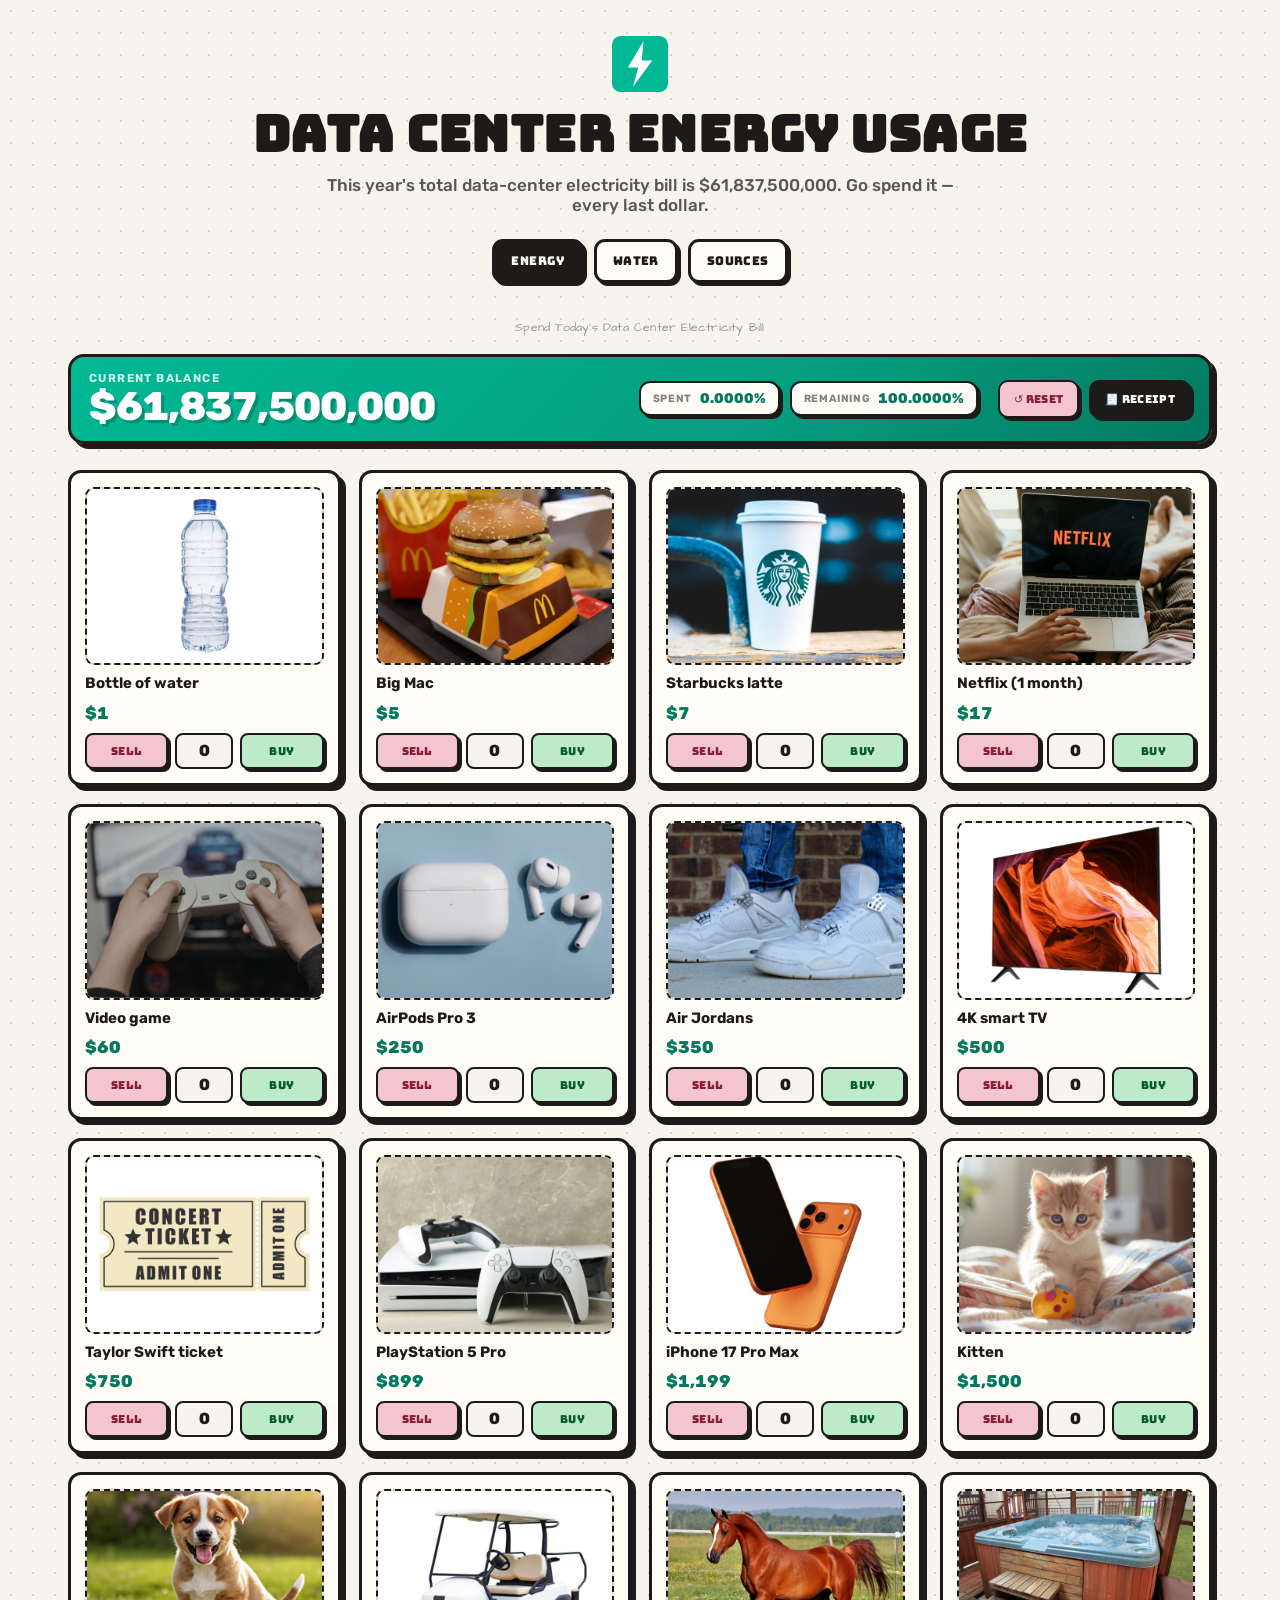
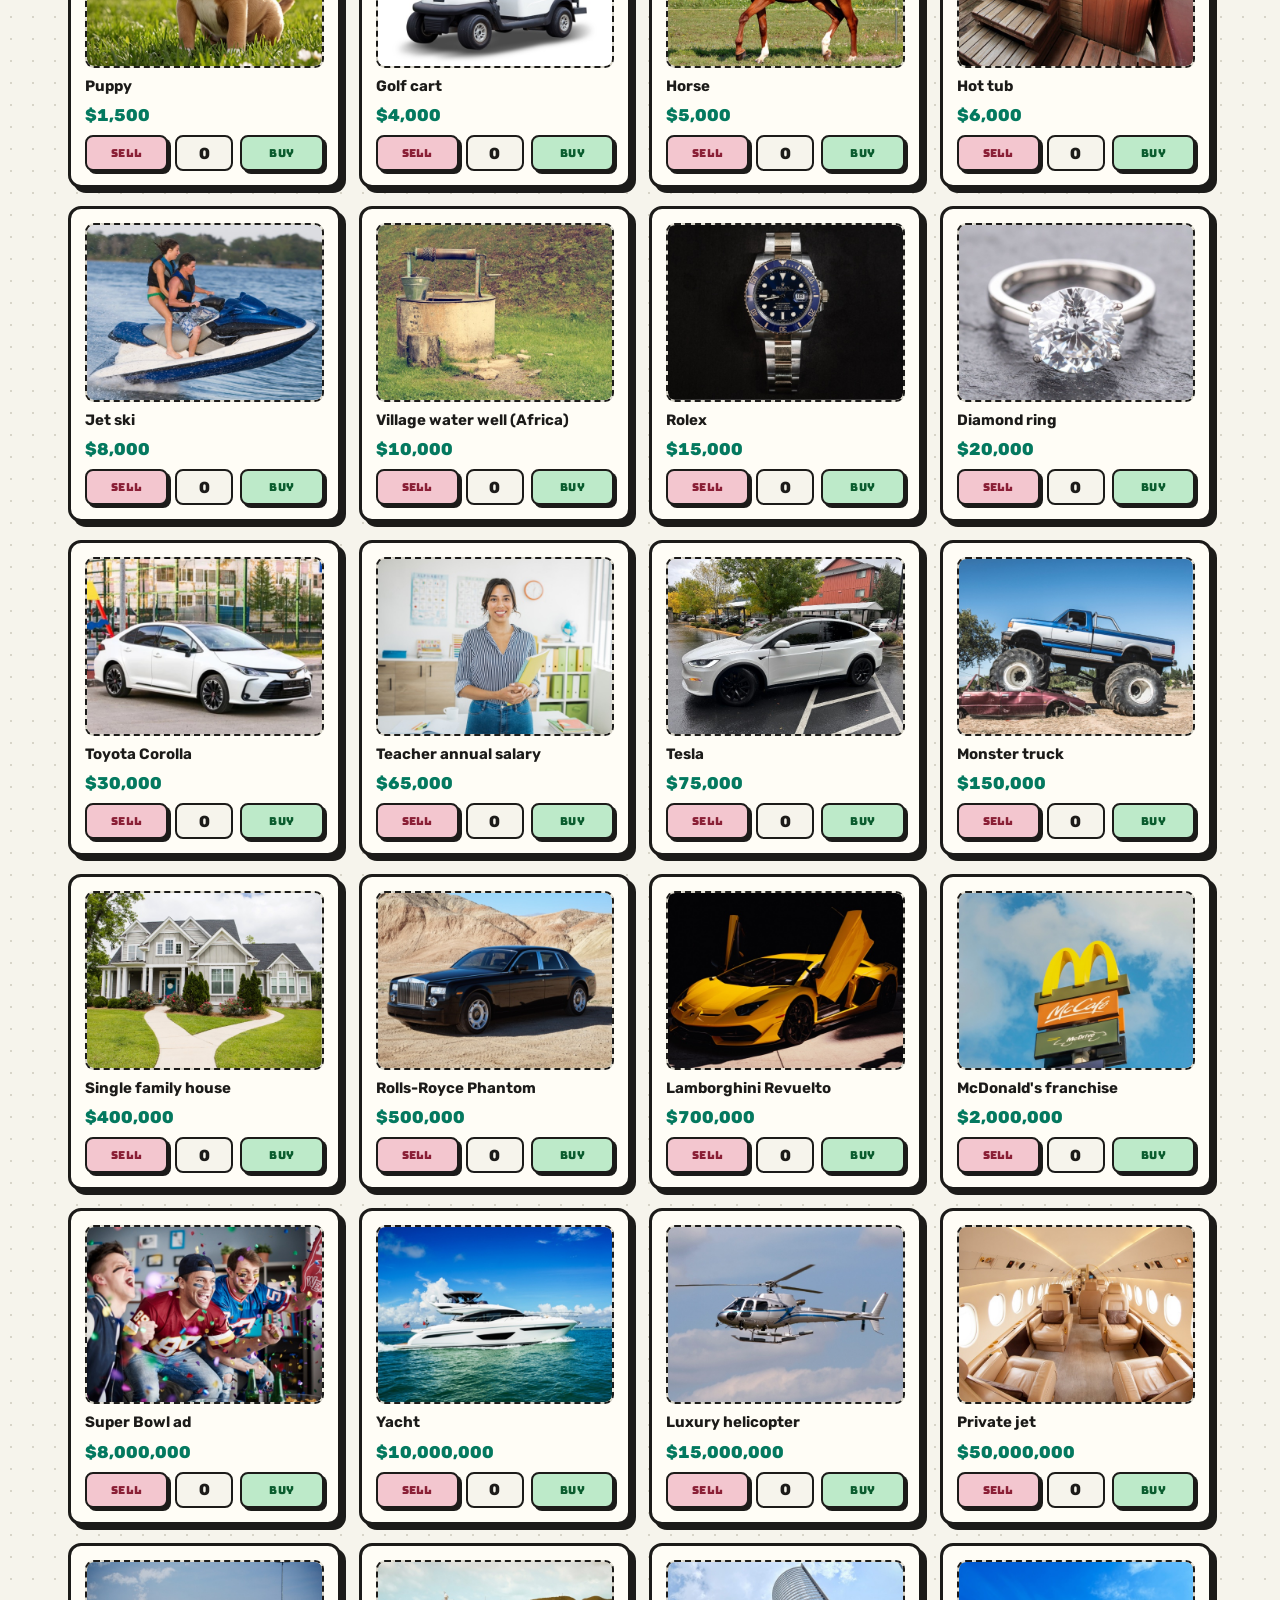
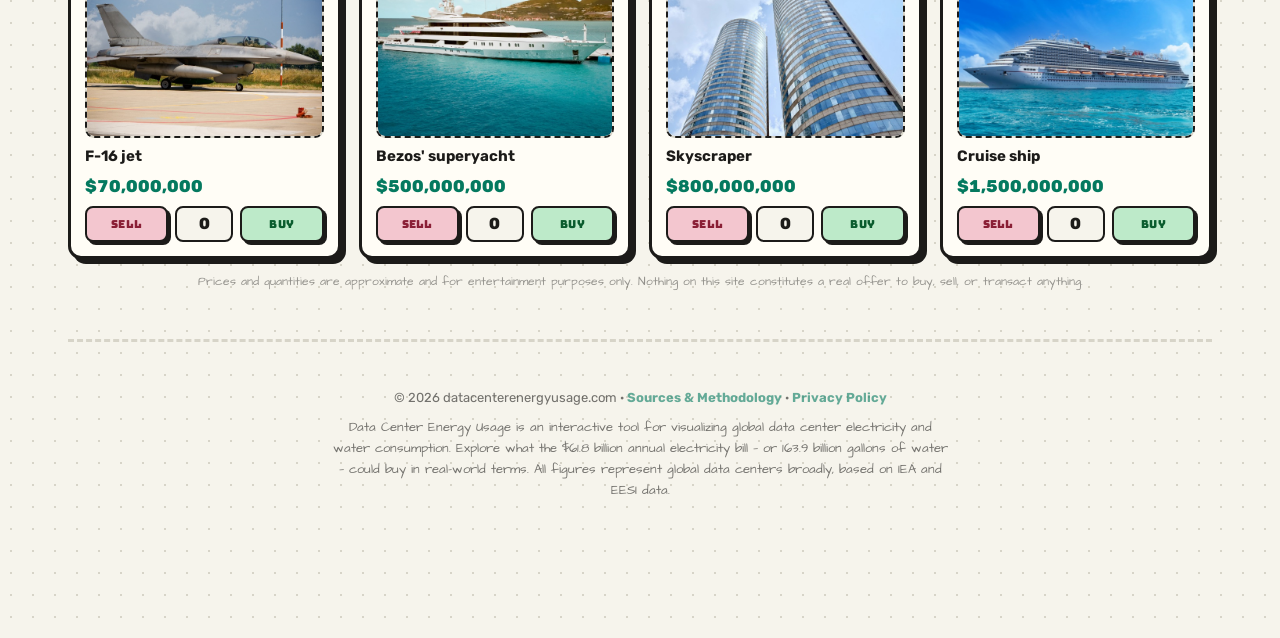
==== index.html @ 09ac02ff "Launch datacenterenergyusage.com Interactive tool visualizing global data center electricity and wat" ====
<!DOCTYPE html>
<html lang="en">
<head>
  <meta charset="UTF-8">
  <meta name="viewport" content="width=device-width, initial-scale=1.0">

  <!-- Favicon -->
  <link rel="icon" type="image/svg+xml" href="favicon.svg">

  <!-- Primary SEO -->
  <title>Data Center Energy Usage — How Much Electricity Do Data Centers Use?</title>
  <meta name="description" content="AI data centers burn $169 million in electricity every single day. See what that money could actually buy — from Big Macs to cruise ships. Spend it yourself.">
  <link rel="canonical" href="https://www.datacenterenergyusage.com/">

  <!-- Open Graph -->
  <meta property="og:type"        content="website">
  <meta property="og:url"         content="https://www.datacenterenergyusage.com/">
  <meta property="og:title"       content="Data Center Energy Usage — How Much Electricity Do Data Centers Use?">
  <meta property="og:description" content="Data centers spend $169 million per day on electricity globally. See what that money could buy instead.">
  <meta property="og:image"       content="https://www.datacenterenergyusage.com/images/og-image.jpg">
  <meta property="og:image:width" content="1730">
  <meta property="og:image:height" content="909">
  <meta property="og:site_name"   content="Data Center Energy Usage">
  <meta property="og:locale"      content="en_US">

  <!-- Twitter Card -->
  <meta name="twitter:card"        content="summary_large_image">
  <meta name="twitter:title"       content="Data Center Energy Usage — How Much Electricity Do Data Centers Use?">
  <meta name="twitter:description" content="Data centers spend $169 million per day on electricity globally. See what that money could buy instead.">
  <meta name="twitter:image"       content="https://www.datacenterenergyusage.com/images/og-image.jpg">

  <!-- Structured Data: WebApplication + Dataset -->
  <script type="application/ld+json">
  {
    "@context": "https://schema.org",
    "@graph": [
      {
        "@type": "WebApplication",
        "@id": "https://www.datacenterenergyusage.com/#webapp",
        "name": "Data Center Energy Usage",
        "description": "Interactive visualization of global data center electricity and water consumption. Explore what the $61.8 billion annual electricity bill could buy in real-world terms.",
        "url": "https://www.datacenterenergyusage.com",
        "applicationCategory": "DataVisualization",
        "operatingSystem": "Any",
        "browserRequirements": "Requires JavaScript",
        "offers": {
          "@type": "Offer",
          "price": "0",
          "priceCurrency": "USD"
        },
        "creator": {
          "@type": "WebSite",
          "name": "Data Center Energy Usage",
          "url": "https://www.datacenterenergyusage.com"
        }
      },
      {
        "@type": "Dataset",
        "@id": "https://www.datacenterenergyusage.com/#dataset",
        "name": "Global Data Center Energy & Water Consumption 2025",
        "description": "Global data center electricity consumption (485 TWh, IEA 2025) and water usage (163.9 billion gallons/year, EESI) with derived cost calculations at US commercial electricity rates.",
        "url": "https://www.datacenterenergyusage.com",
        "creator": {
          "@type": "WebSite",
          "name": "Data Center Energy Usage",
          "url": "https://www.datacenterenergyusage.com"
        },
        "temporalCoverage": "2025",
        "spatialCoverage": "Global",
        "license": "https://creativecommons.org/licenses/by/4.0/",
        "citation": [
          "https://www.iea.org/reports/key-questions-on-energy-and-ai/executive-summary",
          "https://www.eesi.org/articles/view/data-centers-and-water-consumption",
          "https://www.eia.gov/electricity/sales_revenue_price/pdf/table_4.pdf"
        ]
      }
    ]
  }
  </script>

  <!-- Google Analytics -->
  <script async src="https://www.googletagmanager.com/gtag/js?id=G-7Q77RVQBCE"></script>
  <script>
    window.dataLayer = window.dataLayer || [];
    function gtag(){dataLayer.push(arguments);}
    gtag('js', new Date());
    gtag('config', 'G-7Q77RVQBCE');
  </script>

  <!-- Google Fonts -->
  <link rel="preconnect" href="https://fonts.googleapis.com">
  <link rel="preconnect" href="https://fonts.gstatic.com" crossorigin>
  <link rel="stylesheet" href="https://fonts.googleapis.com/css2?family=Architects+Daughter&family=Bungee&family=Rubik:ital,wght@0,400;0,500;0,600;0,700;0,800;1,500&display=swap">

  <link rel="stylesheet" href="css/styles.css">
</head>
<body>

  <noscript>
    <div style="position:fixed;inset:0;display:flex;align-items:center;justify-content:center;background:#f6f4ec;font-family:system-ui,sans-serif;text-align:center;padding:24px;">
      <p style="font-size:16px;color:#1c1b19;max-width:400px;">
        This interactive tool requires JavaScript to run.<br>
        Please enable JavaScript in your browser settings.
      </p>
    </div>
  </noscript>

  <!--
    All interactive content (tabs, cards, receipt, balance bar) is
    injected into #site by js/main.js. All three tab panels are built
    on page load and toggled with CSS — content stays in the DOM for
    search engine crawlers.
  -->
  <div id="site"></div>

  <script defer src="js/main.js"></script>
</body>
</html>
---- css/styles.css ----
/* =====================================================
   Data Center Energy Usage — styles.css
   Fonts loaded via Google Fonts in index.html
   ===================================================== */

:root {
  --ink: #1c1b19;
  --paper: #f6f4ec;
  --card: #fffdf6;
  --grey: #d7d4c8;
  --grey2: #e9e6db;
  --green: #00b894;
  --green2: #069f80;
  --green-dk: #04795f;
  --buy: #bdeac9;
  --buy-ink: #0a5c2e;
  --sell: #f3c6cf;
  --sell-ink: #8a1f36;
  --note: #fff2b8;
  --shadow: 5px 5px 0 var(--ink);
  --shadow-sm: 3px 3px 0 var(--ink);
}

* { box-sizing: border-box; }
html, body { margin: 0; padding: 0; }
body {
  font-family: 'Rubik', system-ui, sans-serif;
  color: var(--ink);
  background: var(--paper);
  background-image: radial-gradient(var(--grey) 1.2px, transparent 1.2px);
  background-size: 22px 22px;
  -webkit-font-smoothing: antialiased;
}
a { color: inherit; }
#site { max-width: 1180px; margin: 0 auto; padding: 0 18px 90px; }

/* ---------- Tab panel visibility ---------- */
.tab-panel { display: none; }
.tab-panel--active { display: block; }

/* ---------- Masthead ---------- */
.masthead { text-align: center; padding: 36px 10px 18px; }
.masthead-logo { display: block; margin: 0 auto 16px; width: 56px; height: 56px; }
.masthead .title {
  font-family: 'Bungee', cursive;
  font-size: clamp(26px, 5.2vw, 50px);
  margin: 0;
  letter-spacing: .5px;
  line-height: 1.05;
  text-wrap: balance;
}
.masthead .subhead {
  margin: 14px auto 0;
  max-width: 660px;
  font-size: clamp(14px, 1.8vw, 17px);
  font-weight: 500;
  opacity: .72;
  text-wrap: pretty;
}
.masthead .cattabs { margin-top: 24px; }

/* ---------- Tab section heading ---------- */
.tab-section-heading {
  font-family: 'Architects Daughter', cursive;
  font-size: 12px;
  text-align: center;
  opacity: 0.45;
  margin: 18px 0 -4px;
  letter-spacing: 0.2px;
  font-weight: 400;
}

/* ---------- Tabs ---------- */
.cattabs { display: flex; gap: 10px; flex-wrap: wrap; justify-content: center; }
.cattab {
  font-family: 'Bungee', cursive;
  font-size: 12px;
  letter-spacing: .4px;
  background: var(--card);
  border: 3px solid var(--ink);
  border-radius: 11px;
  padding: 11px 16px;
  cursor: pointer;
  color: var(--ink);
  box-shadow: var(--shadow-sm);
  transition: transform .08s;
}
.cattab:active { transform: translate(2px, 2px); box-shadow: 1px 1px 0 var(--ink); }
.cattab[aria-selected="true"] { background: var(--ink); color: var(--card); }

/* ---------- Sticky green status bar ---------- */
.balancebar {
  position: sticky;
  top: 10px;
  z-index: 40;
  margin-top: 22px;
  background: linear-gradient(135deg, var(--green) 0%, var(--green2) 60%, var(--green-dk) 100%);
  border: 3px solid var(--ink);
  border-radius: 16px;
  box-shadow: var(--shadow);
  color: #fff;
  padding: 14px 18px;
  display: flex;
  align-items: center;
  gap: 14px 20px;
  flex-wrap: wrap;
  overflow: hidden;
}
.bb-left { display: flex; flex-direction: column; gap: 2px; flex: 1 1 220px; min-width: 0; }
.bb-label {
  font-family: 'Rubik';
  font-weight: 700;
  text-transform: uppercase;
  letter-spacing: 1.4px;
  font-size: 11.5px;
  opacity: .82;
}
.bb-num {
  font-family: 'Rubik';
  font-weight: 800;
  font-variant-numeric: tabular-nums;
  font-size: clamp(24px, 4.4vw, 40px);
  line-height: 1;
  letter-spacing: -1px;
  text-shadow: 3px 3px 0 rgba(0,0,0,.2);
}
.bb-num.over { color: var(--note); }
.bb-mid { display: flex; gap: 10px; flex-wrap: wrap; }
.stat-pill {
  display: flex;
  align-items: center;
  gap: 8px;
  background: var(--card);
  border: 2.5px solid var(--ink);
  border-radius: 11px;
  padding: 7px 12px;
  box-shadow: var(--shadow-sm);
}
.stat-pill span {
  font-family: 'Rubik';
  font-weight: 700;
  text-transform: uppercase;
  letter-spacing: .6px;
  font-size: 10.5px;
  color: var(--ink);
  opacity: .55;
}
.stat-pill b {
  font-family: 'Rubik';
  font-weight: 800;
  font-variant-numeric: tabular-nums;
  font-size: 14px;
  color: var(--green-dk);
}
.bb-right { display: flex; gap: 10px; margin-left: auto; }
.btn-reset, .btn-receipt {
  font-family: 'Bungee', cursive;
  font-size: 11px;
  letter-spacing: .3px;
  border: 2.5px solid var(--ink);
  border-radius: 10px;
  cursor: pointer;
  padding: 10px 14px;
  box-shadow: var(--shadow-sm);
  transition: transform .07s;
  display: inline-flex;
  align-items: center;
  gap: 6px;
}
.btn-reset { background: var(--sell); color: var(--sell-ink); }
.btn-receipt { background: var(--ink); color: var(--card); }
.btn-reset:active, .btn-receipt:active { transform: translate(2px, 2px); box-shadow: 1px 1px 0 var(--ink); }

/* ---------- Card grid ---------- */
.grid { display: grid; grid-template-columns: repeat(auto-fill, minmax(218px, 1fr)); gap: 18px; margin-top: 26px; }
.card {
  background: var(--card);
  border: 3px solid var(--ink);
  border-radius: 13px;
  box-shadow: var(--shadow);
  padding: 14px;
  display: flex;
  flex-direction: column;
  gap: 10px;
}
.card.owned { outline: 3px solid var(--green); outline-offset: -3px; }
.ph {
  aspect-ratio: 4/3;
  border: 2.5px dashed var(--ink);
  border-radius: 9px;
  background: repeating-linear-gradient(45deg, var(--grey2) 0 11px, var(--grey) 11px 22px);
  display: grid;
  place-items: center;
  position: relative;
  overflow: hidden;
}
.ph span {
  font-family: 'Rubik';
  font-weight: 700;
  font-size: 10.5px;
  letter-spacing: .6px;
  background: var(--card);
  border: 2px solid var(--ink);
  border-radius: 6px;
  padding: 4px 8px;
  max-width: 88%;
  text-align: center;
  line-height: 1.2;
  text-transform: uppercase;
  position: relative;
  z-index: 1;
}
.ph::before {
  content: "IMG";
  position: absolute;
  top: 6px;
  left: 8px;
  font-family: 'Architects Daughter', cursive;
  font-size: 11px;
  opacity: .55;
}
.ph img {
  position: absolute;
  inset: 0;
  width: 100%;
  height: 100%;
  object-fit: cover;
  border-radius: 7px;
  z-index: 2;
}
.card-name { font-weight: 700; font-size: 15px; line-height: 1.15; }
.card-price {
  font-family: 'Rubik';
  font-weight: 800;
  font-size: 17px;
  color: var(--green-dk);
  font-variant-numeric: tabular-nums;
}
.card.unit-gal .card-price { color: var(--ink); }
.card-desc { margin: 0; font-size: 12px; line-height: 1.4; opacity: .62; text-wrap: pretty; }
.buysell { display: flex; align-items: stretch; gap: 7px; margin-top: auto; }
.buysell button {
  font-family: 'Bungee', cursive;
  font-size: 11px;
  letter-spacing: .3px;
  border: 2.5px solid var(--ink);
  border-radius: 8px;
  cursor: pointer;
  padding: 9px 0;
  flex: 1;
  box-shadow: var(--shadow-sm);
  transition: transform .07s;
}
.buysell button:active { transform: translate(2px, 2px); box-shadow: 1px 1px 0 var(--ink); }
.buysell .buy { background: var(--buy); color: var(--buy-ink); }
.buysell .sell { background: var(--sell); color: var(--sell-ink); }
.buysell .qty {
  width: 58px;
  flex: 0 0 58px;
  text-align: center;
  font-family: 'Rubik';
  font-weight: 800;
  font-size: 16px;
  border: 2.5px solid var(--ink);
  border-radius: 8px;
  background: var(--paper);
  font-variant-numeric: tabular-nums;
  color: var(--ink);
  -moz-appearance: textfield;
}
.buysell .qty::-webkit-outer-spin-button,
.buysell .qty::-webkit-inner-spin-button { -webkit-appearance: none; margin: 0; }

/* ---------- Receipt (inside modal) ---------- */
.receipt { background: var(--card); }
.receipt h3 {
  font-family: 'Bungee', cursive;
  font-size: 14px;
  letter-spacing: .4px;
  margin: 0 0 4px;
  display: flex;
  align-items: center;
  gap: 8px;
  line-height: 1.2;
}
.receipt .rsub { font-family: 'Architects Daughter', cursive; font-size: 13px; opacity: .6; margin: 0 0 14px; }
.rrows { display: flex; flex-direction: column; gap: 7px; min-height: 34px; }
.rrow { display: flex; justify-content: space-between; gap: 10px; font-size: 14px; align-items: center; }
.rrow-img { width: 36px; height: 36px; object-fit: cover; border-radius: 6px; border: 2px solid var(--ink); flex-shrink: 0; }
.rrow .rname { font-weight: 600; }
.rrow .rname small { font-weight: 500; opacity: .55; }
.rrow .ramt { font-weight: 800; font-variant-numeric: tabular-nums; color: var(--green-dk); white-space: nowrap; }
.receipt.unit-gal .ramt { color: var(--ink); }
.rempty { font-family: 'Architects Daughter', cursive; font-size: 14px; opacity: .55; }
.rtotal {
  display: flex;
  justify-content: space-between;
  align-items: baseline;
  gap: 12px;
  border-top: 3px solid var(--ink);
  margin-top: 14px;
  padding-top: 12px;
  font-family: 'Bungee', cursive;
  font-size: 15px;
}
.rtotal .ramt { font-size: 18px; font-variant-numeric: tabular-nums; }
.prog { margin-top: 14px; }
.progbar { height: 18px; border: 2.5px solid var(--ink); border-radius: 20px; background: var(--paper); overflow: hidden; }
.progfill {
  height: 100%;
  width: 0;
  background: repeating-linear-gradient(45deg, var(--green) 0 9px, var(--green2) 9px 18px);
  transition: width .25s;
}
.proglabel { font-family: 'Architects Daughter', cursive; font-size: 13px; margin-top: 6px; opacity: .78; }

/* ---------- Modal ---------- */
.modal-overlay {
  position: fixed;
  inset: 0;
  z-index: 80;
  background: rgba(28,27,25,.55);
  display: none;
  place-items: center;
  padding: 20px;
}
.modal-overlay.open { display: grid; }
.modal {
  position: relative;
  background: var(--card);
  border: 3px solid var(--ink);
  border-radius: 18px;
  box-shadow: 7px 7px 0 var(--ink);
  width: min(460px, 100%);
  max-height: 86vh;
  overflow: auto;
  padding: 26px 22px 22px;
}
.modal-close {
  position: absolute;
  top: 12px;
  right: 13px;
  width: 34px;
  height: 34px;
  border: 2.5px solid var(--ink);
  border-radius: 9px;
  background: var(--paper);
  font-size: 20px;
  font-weight: 800;
  line-height: 1;
  cursor: pointer;
  box-shadow: var(--shadow-sm);
}
.modal-close:active { transform: translate(2px, 2px); box-shadow: 1px 1px 0 var(--ink); }
.share { margin-top: 20px; border-top: 3px dashed var(--ink); padding-top: 16px; }
.share-label { font-family: 'Architects Daughter', cursive; font-size: 14px; opacity: .7; display: block; margin-bottom: 10px; }
.share-btns { display: flex; gap: 10px; flex-wrap: wrap; }
.share-btn {
  flex: 1 1 calc(50% - 5px);
  font-family: 'Bungee', cursive;
  font-size: 11px;
  letter-spacing: .3px;
  border: 2.5px solid var(--ink);
  border-radius: 10px;
  cursor: pointer;
  padding: 11px 12px;
  box-shadow: var(--shadow-sm);
  color: #fff;
  display: inline-flex;
  align-items: center;
  justify-content: center;
  gap: 8px;
  transition: transform .07s;
}
.share-btn.x      { background: var(--ink); }
.share-btn.fb     { background: #3556a4; }
.share-btn.reddit { background: #FF4500; }
.share-btn.dl     { background: var(--green-dk); }
.share-btn:active { transform: translate(2px, 2px); box-shadow: 1px 1px 0 var(--ink); }

/* ---------- Sources ---------- */
.sources { max-width: 760px; margin: 18px auto 0; }
.sources .src-head { font-family: 'Bungee', cursive; font-size: clamp(18px, 3vw, 26px); margin: 0 0 6px; }
.sources .src-lead { font-size: 15px; opacity: .72; font-weight: 500; margin: 0 0 22px; text-wrap: pretty; }
.srcitem {
  background: var(--card);
  border: 3px solid var(--ink);
  border-radius: 12px;
  box-shadow: var(--shadow-sm);
  padding: 15px 17px;
  margin-bottom: 14px;
}
.srcitem .stat { font-family: 'Bungee', cursive; font-size: 15px; color: var(--green-dk); margin: 0 0 5px; }
.srcitem p { margin: 0; font-size: 14px; line-height: 1.5; }
.srcitem a { color: var(--green-dk); font-weight: 700; word-break: break-word; }
.srcitem .note { font-style: italic; opacity: .7; font-size: 13px; margin-top: 6px; }
.calc {
  background: var(--ink);
  color: var(--paper);
  border-radius: 12px;
  padding: 16px 18px;
  margin-bottom: 14px;
  font-variant-numeric: tabular-nums;
}
.calc h4 { font-family: 'Bungee', cursive; font-size: 13px; margin: 0 0 10px; color: var(--green); letter-spacing: .4px; }
.calc .crow {
  display: flex;
  justify-content: space-between;
  gap: 14px;
  font-size: 13.5px;
  padding: 5px 0;
  border-bottom: 1px dashed rgba(246,244,236,.25);
}
.calc .crow:last-child { border-bottom: 0; }
.calc .crow b { color: #fff; }
.bignote {
  background: var(--note);
  border: 3px dashed var(--ink);
  border-radius: 12px;
  padding: 15px 17px;
  font-size: 14px;
  line-height: 1.5;
  font-weight: 600;
}
.footnote { font-family: 'Architects Daughter', cursive; text-align: center; opacity: .5; font-size: 13px; margin: 50px 0 0; }

/* ---------- Cards disclaimer ---------- */
.cards-disclaimer {
  font-family: 'Architects Daughter', cursive;
  font-size: 12px;
  text-align: center;
  opacity: 0.45;
  margin: 14px 0 0;
  line-height: 1.5;
}

/* ---------- Footer ---------- */
.site-footer {
  max-width: 1180px;
  margin: 48px auto 0;
  padding: 22px 18px 48px;
  border-top: 3px dashed var(--grey);
  text-align: center;
}
.site-footer p { font-size: 13px; margin: 6px 0; opacity: 0.6; line-height: 1.5; }
.site-footer .footer-desc {
  font-family: 'Architects Daughter', cursive;
  font-size: 13px;
  max-width: 620px;
  margin: 10px auto 0;
  line-height: 1.6;
}
.site-footer a { color: var(--green-dk); font-weight: 700; text-decoration: none; }
.site-footer a:hover { text-decoration: underline; }
.footer-email-section { max-width: 620px; margin: 0 auto 24px; }
.footer-ck-wrap { width: 100%; }

/* ---------- Mobile responsive ---------- */
@media (max-width: 640px) {
  #site { padding: 0 12px 60px; }

  .balancebar {
    flex-direction: column;
    align-items: flex-start;
    gap: 12px;
    top: 6px;
  }
  .bb-right { margin-left: 0; width: 100%; }
  .bb-right .btn-reset, .bb-right .btn-receipt { flex: 1; justify-content: center; }

  .bb-mid { width: 100%; }
  .stat-pill { flex: 1; justify-content: center; }

  .grid { grid-template-columns: repeat(auto-fill, minmax(160px, 1fr)); gap: 12px; }

  .share-btns { flex-direction: column; }
  .share-btn { flex: none; }

  .calc .crow { flex-direction: column; gap: 2px; }
  .calc .crow b { font-size: 12px; }
}

@media (max-width: 400px) {
  .grid { grid-template-columns: 1fr 1fr; gap: 10px; }
  .buysell .qty { width: 44px; flex: 0 0 44px; font-size: 14px; }
}
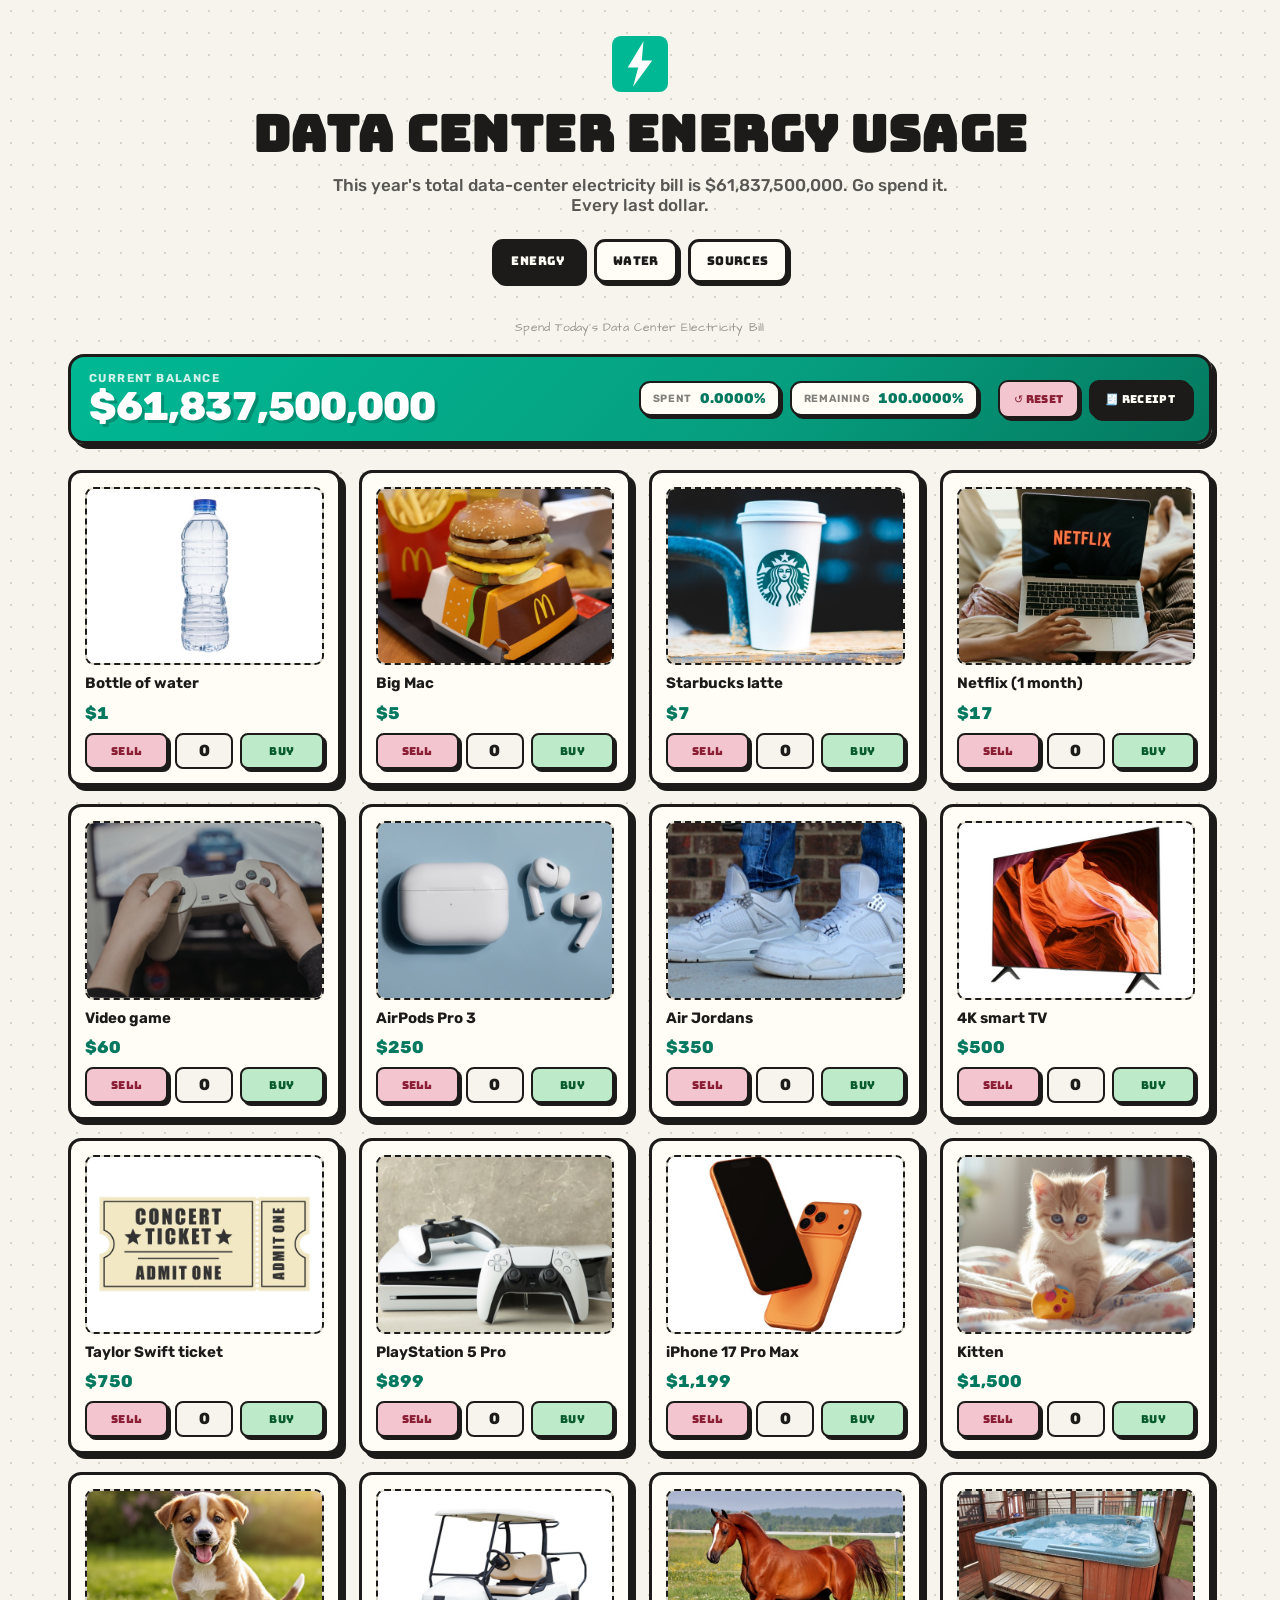
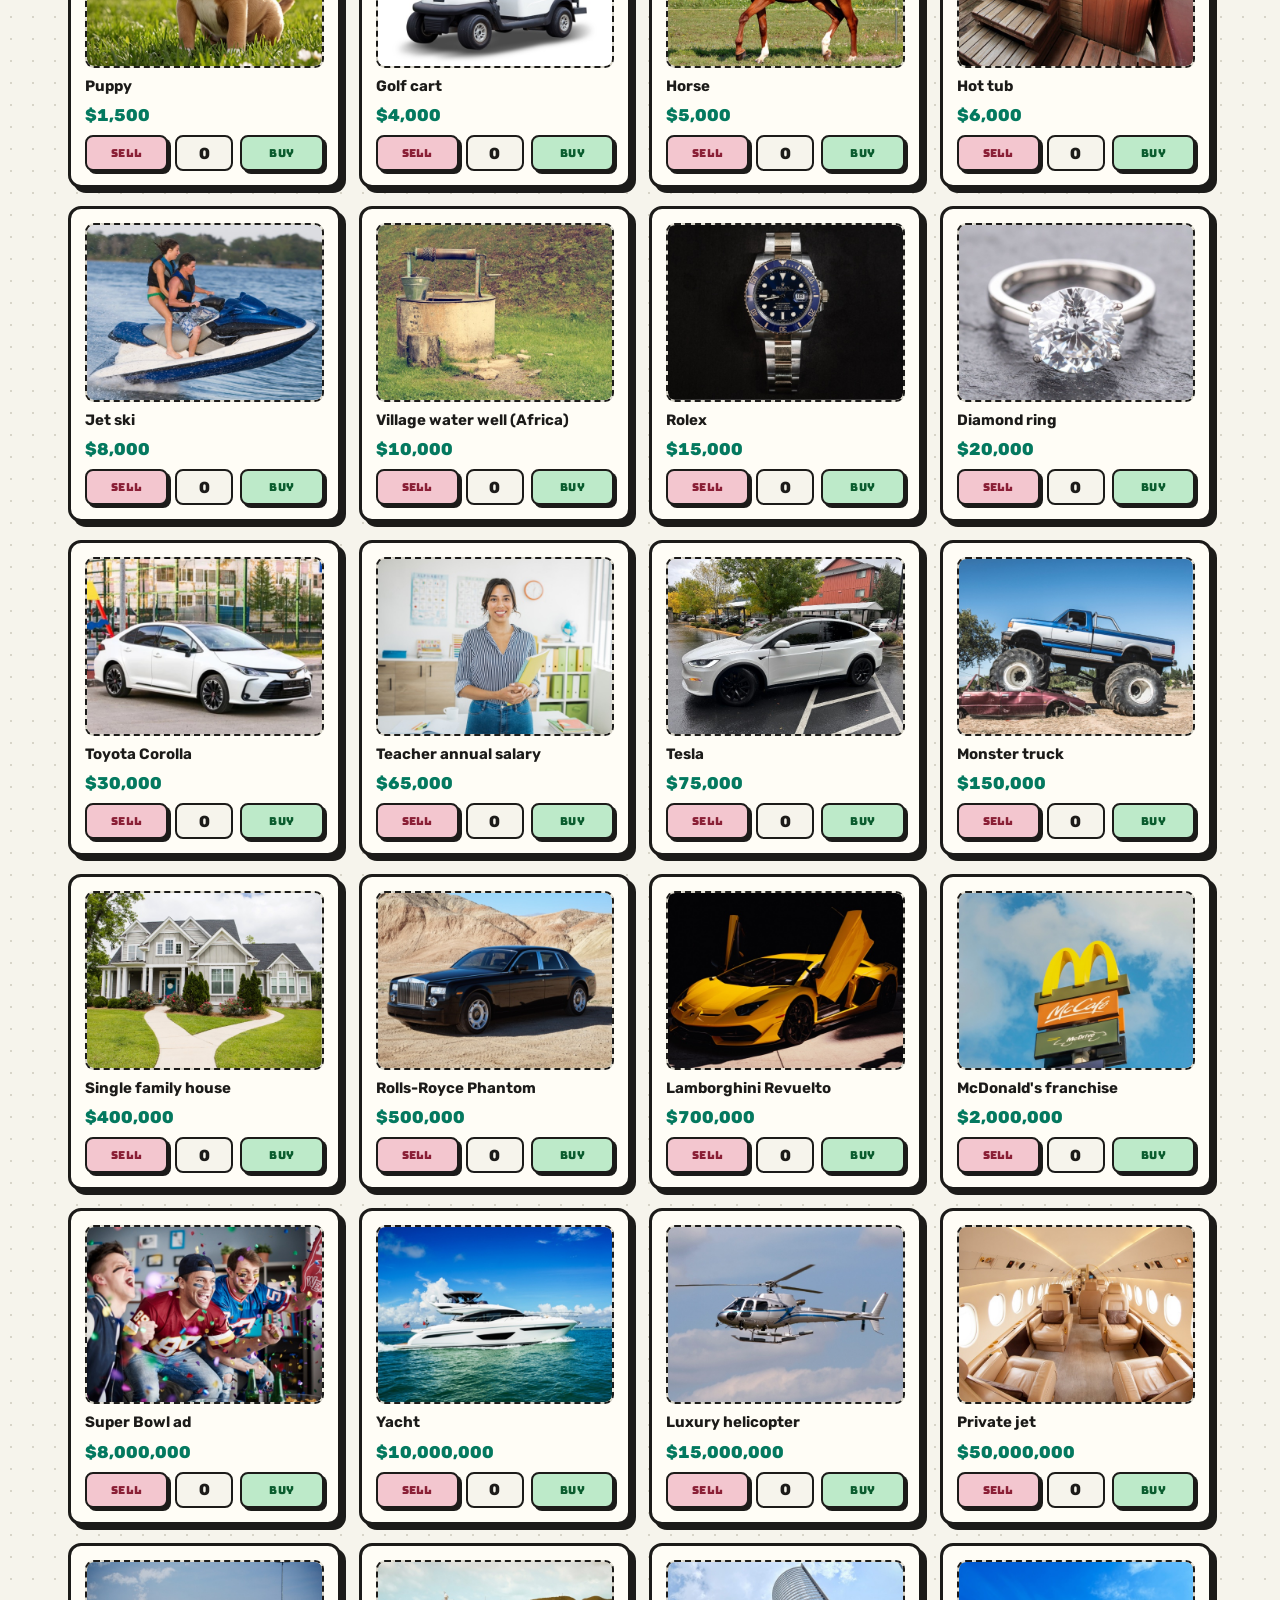
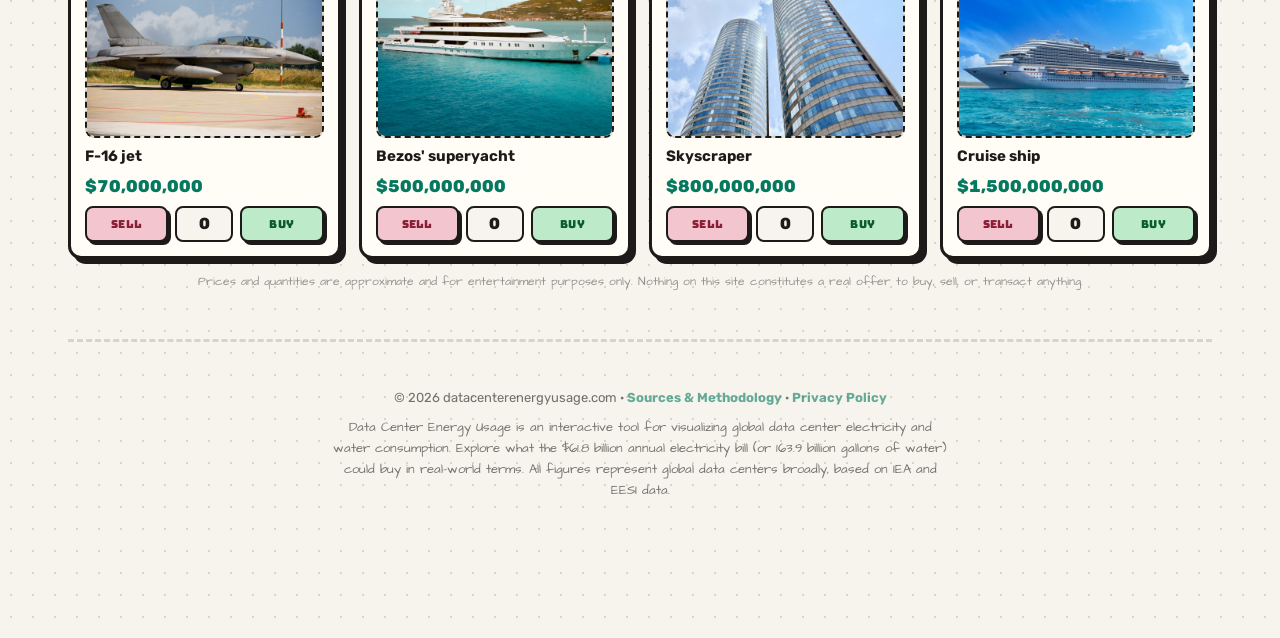
==== commit 0c1ff74f: "Remove em dashes, add logo to masthead, fix receipt image sharing - Replace all em dashes with colon" ====
--- a/index.html
+++ b/index.html
@@ -8,14 +8,14 @@
   <link rel="icon" type="image/svg+xml" href="favicon.svg">
 
   <!-- Primary SEO -->
-  <title>Data Center Energy Usage — How Much Electricity Do Data Centers Use?</title>
-  <meta name="description" content="AI data centers burn $169 million in electricity every single day. See what that money could actually buy — from Big Macs to cruise ships. Spend it yourself.">
+  <title>Data Center Energy Usage: How Much Electricity Do Data Centers Use?</title>
+  <meta name="description" content="AI data centers burn $169 million in electricity every single day. See what that money could actually buy, from Big Macs to cruise ships. Spend it yourself.">
   <link rel="canonical" href="https://www.datacenterenergyusage.com/">
 
   <!-- Open Graph -->
   <meta property="og:type"        content="website">
   <meta property="og:url"         content="https://www.datacenterenergyusage.com/">
-  <meta property="og:title"       content="Data Center Energy Usage — How Much Electricity Do Data Centers Use?">
+  <meta property="og:title"       content="Data Center Energy Usage: How Much Electricity Do Data Centers Use?">
   <meta property="og:description" content="Data centers spend $169 million per day on electricity globally. See what that money could buy instead.">
   <meta property="og:image"       content="https://www.datacenterenergyusage.com/images/og-image.jpg">
   <meta property="og:image:width" content="1730">
@@ -25,7 +25,7 @@
 
   <!-- Twitter Card -->
   <meta name="twitter:card"        content="summary_large_image">
-  <meta name="twitter:title"       content="Data Center Energy Usage — How Much Electricity Do Data Centers Use?">
+  <meta name="twitter:title"       content="Data Center Energy Usage: How Much Electricity Do Data Centers Use?">
   <meta name="twitter:description" content="Data centers spend $169 million per day on electricity globally. See what that money could buy instead.">
   <meta name="twitter:image"       content="https://www.datacenterenergyusage.com/images/og-image.jpg">
 
